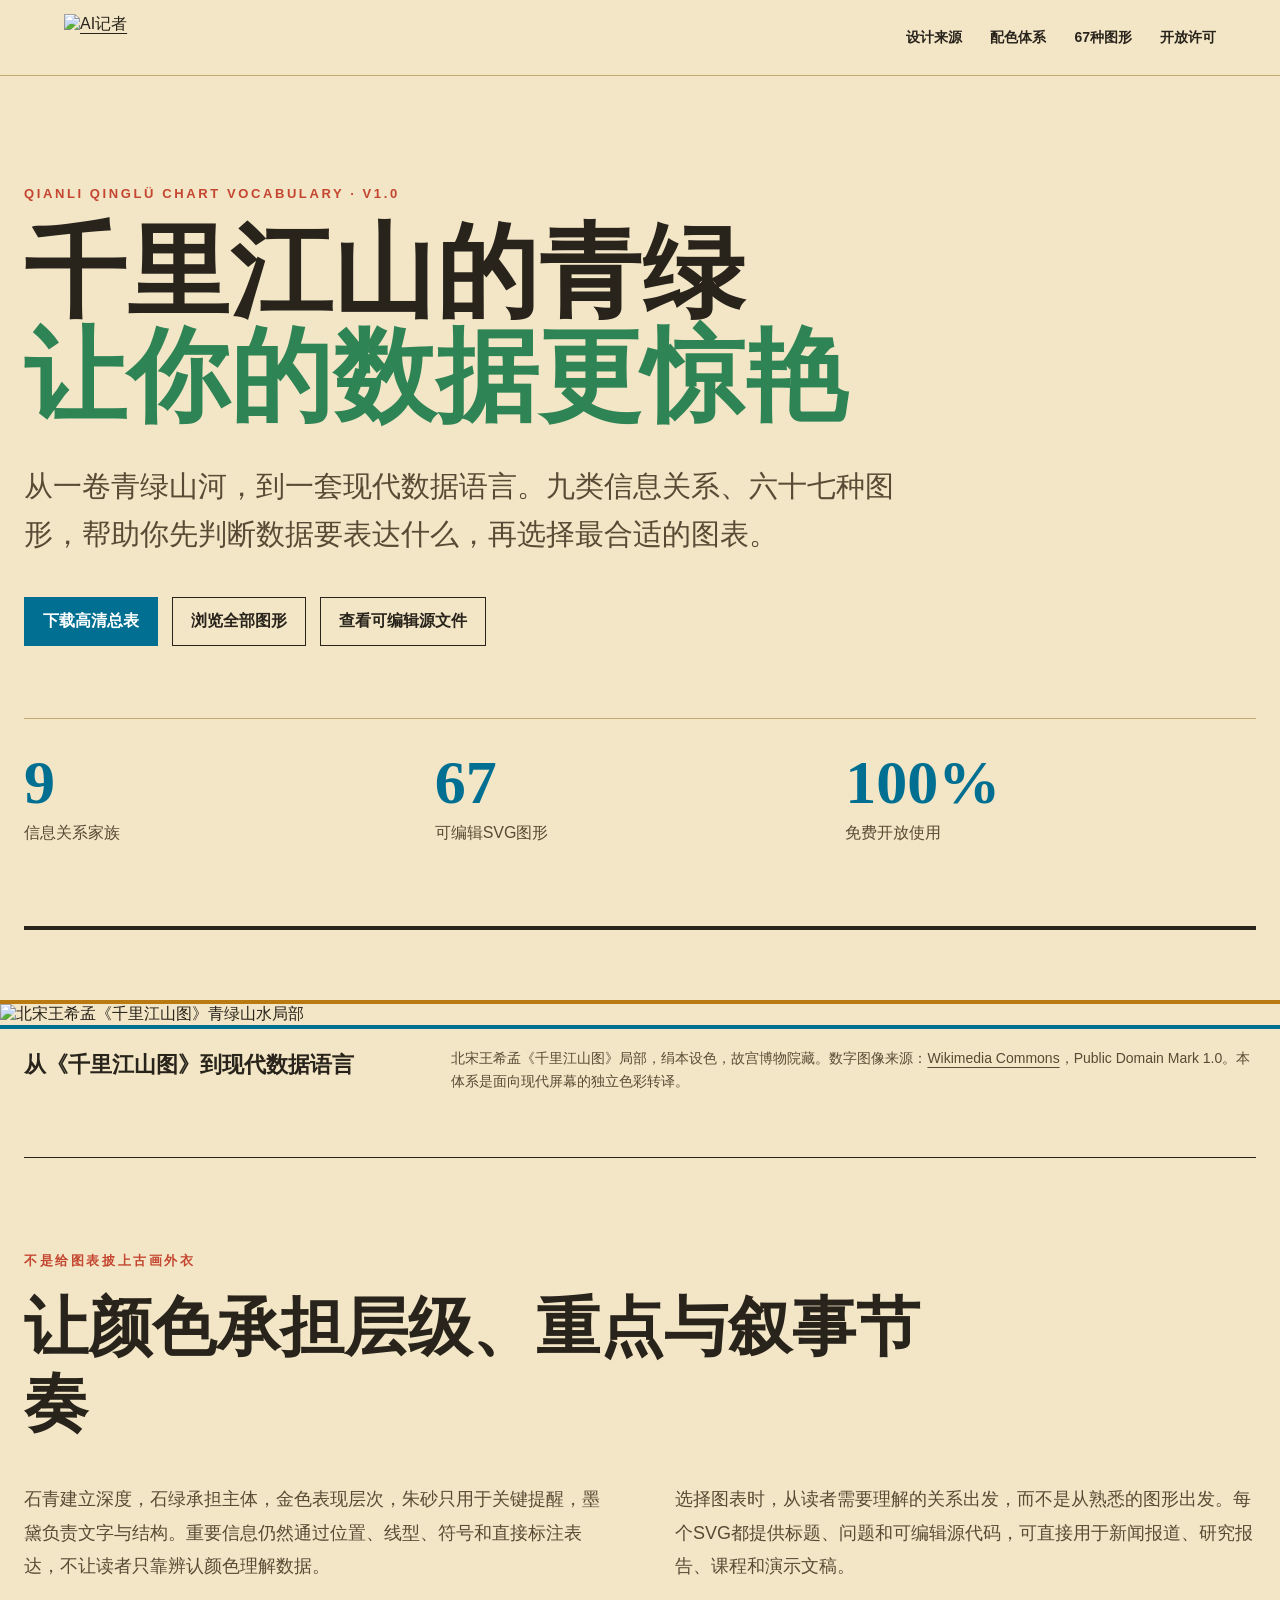
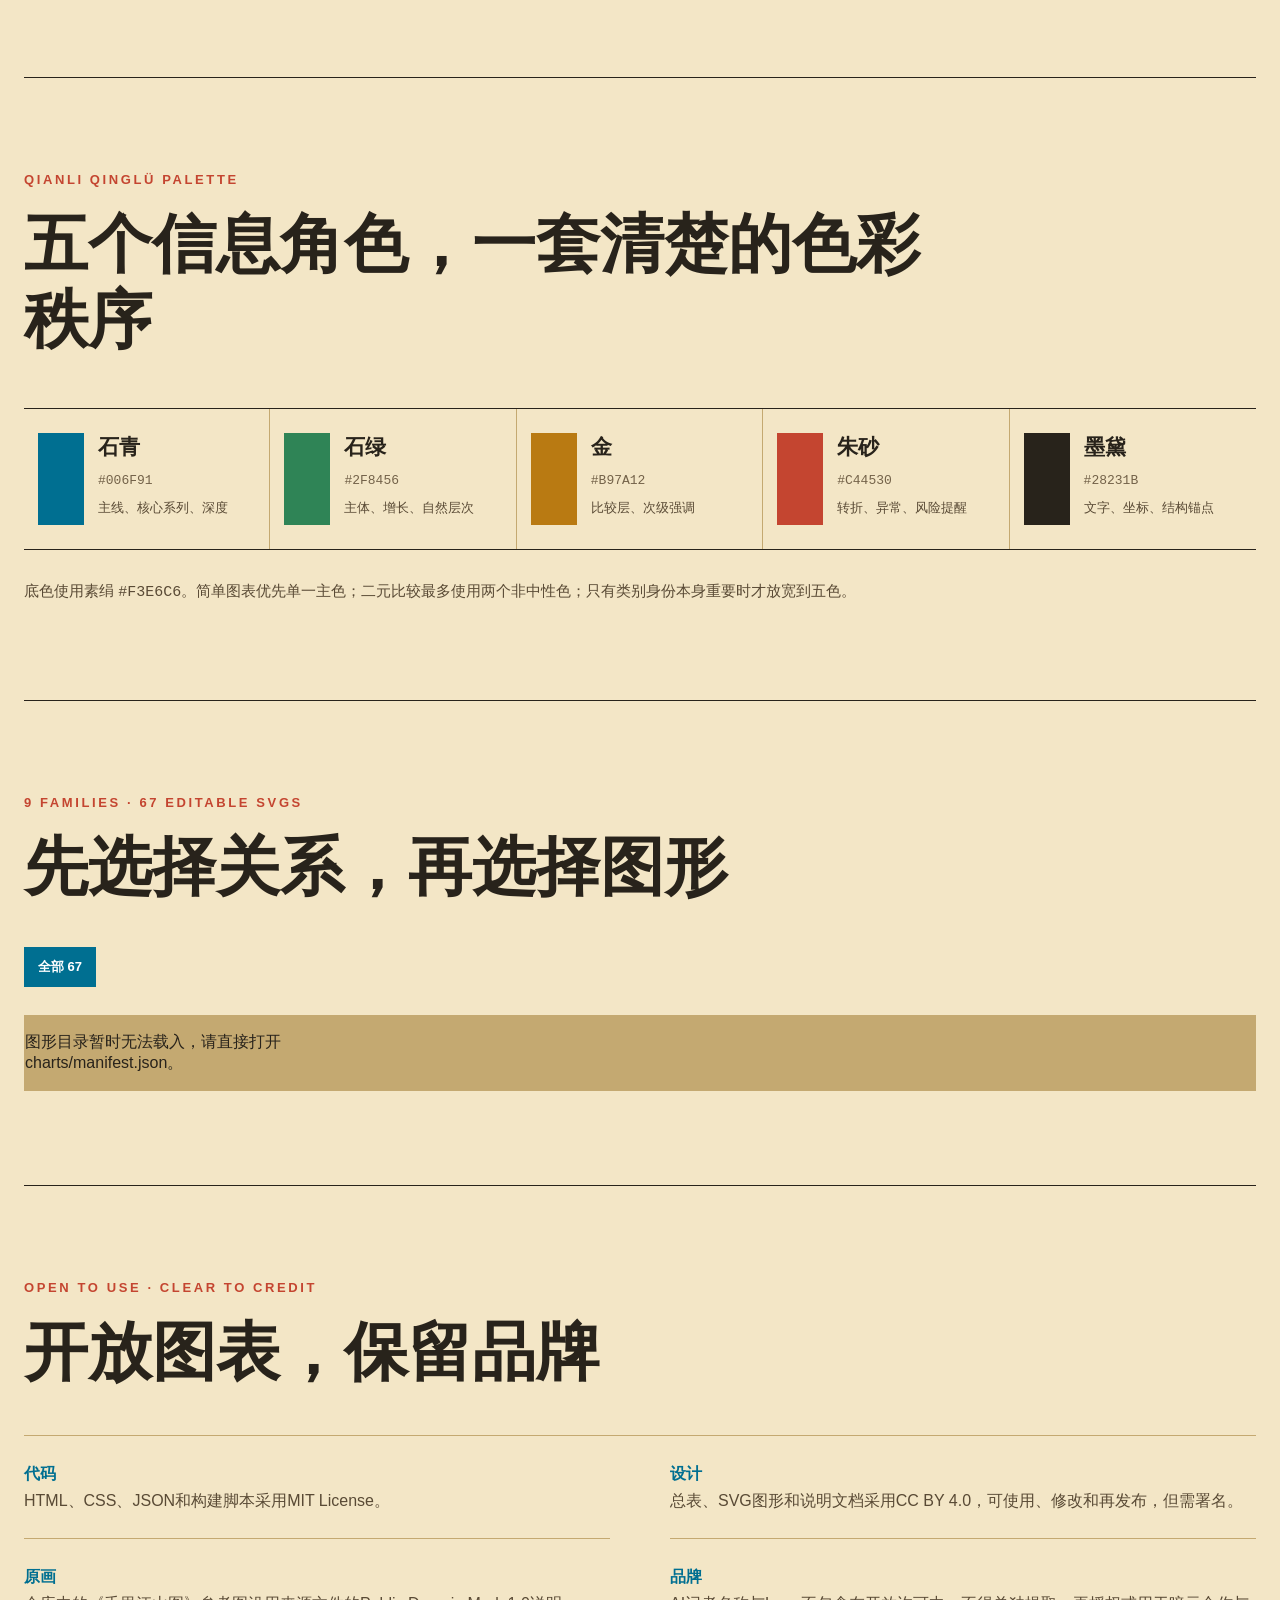
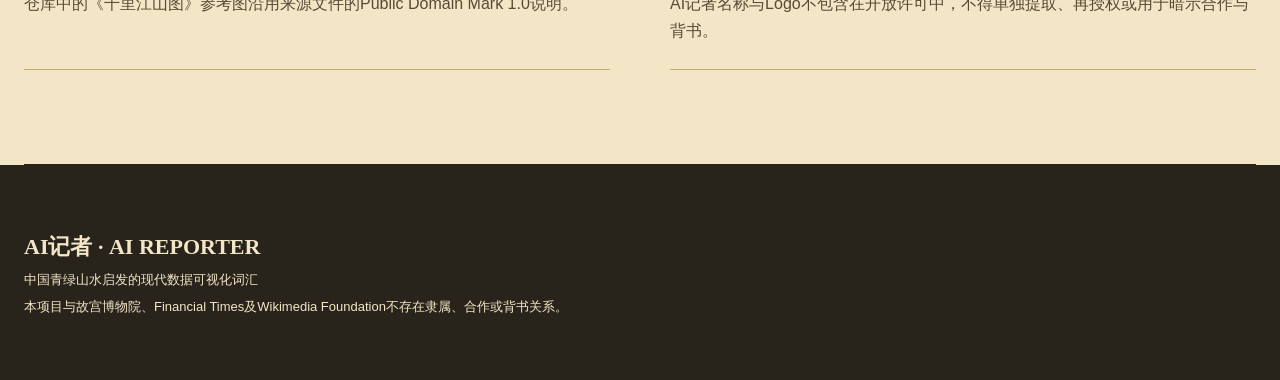
==== index.html @ 42b3f43e "Add documentation and landing page" ====
<!doctype html>
<html lang="zh-CN">
<head>
  <meta charset="utf-8">
  <meta name="viewport" content="width=device-width,initial-scale=1">
  <meta name="description" content="千里青绿数据可视化词汇：九类信息关系、67种可编辑图形与一套源自中国青绿山水的现代屏幕色彩体系。">
  <meta property="og:title" content="千里江山的青绿，让你的数据更惊艳">
  <meta property="og:description" content="九类信息关系、67种可编辑图形，免费使用、修改与再发布。">
  <meta property="og:image" content="assets/qianli-qinglu-preview.jpg">
  <title>千里青绿数据可视化词汇｜AI记者</title>
  <link rel="stylesheet" href="styles.css">
</head>
<body>
  <header class="site-head">
    <a class="brand" href="#top" aria-label="返回顶部"><img src="assets/ai-reporter-logo.png" alt="AI记者"></a>
    <nav aria-label="页面导航"><a href="#idea">设计来源</a><a href="#palette">配色体系</a><a href="#charts">67种图形</a><a href="#license">开放许可</a></nav>
  </header>

  <main id="top">
    <section class="hero">
      <p class="eyebrow">QIANLI QINGLÜ CHART VOCABULARY · V1.0</p>
      <h1>千里江山的青绿<br><em>让你的数据更惊艳</em></h1>
      <p class="lede">从一卷青绿山河，到一套现代数据语言。九类信息关系、六十七种图形，帮助你先判断数据要表达什么，再选择最合适的图表。</p>
      <div class="actions"><a class="primary" href="assets/qianli-qinglu-poster.png" download>下载高清总表</a><a href="#charts">浏览全部图形</a><a href="src/qianli-qinglu-chart-vocabulary.html">查看可编辑源文件</a></div>
      <dl class="stats"><div><dt>9</dt><dd>信息关系家族</dd></div><div><dt>67</dt><dd>可编辑SVG图形</dd></div><div><dt>100%</dt><dd>免费开放使用</dd></div></dl>
    </section>

    <figure class="painting" id="idea">
      <img src="assets/qianli-jiangshan-reference.jpg" alt="北宋王希孟《千里江山图》青绿山水局部">
      <figcaption><strong>从《千里江山图》到现代数据语言</strong><span>北宋王希孟《千里江山图》局部，绢本设色，故宫博物院藏。数字图像来源：<a href="https://commons.wikimedia.org/wiki/File:Wang_Ximeng._A_Thousand_Li_of_Rivers_and_Mountains._(Complete,_51,3x1191,5_cm)._1113._Palace_museum,_Beijing.jpg">Wikimedia Commons</a>，Public Domain Mark 1.0。本体系是面向现代屏幕的独立色彩转译。</span></figcaption>
    </figure>

    <section class="intro">
      <p class="section-kicker">不是给图表披上古画外衣</p>
      <h2>让颜色承担层级、重点与叙事节奏</h2>
      <div class="intro-grid"><p>石青建立深度，石绿承担主体，金色表现层次，朱砂只用于关键提醒，墨黛负责文字与结构。重要信息仍然通过位置、线型、符号和直接标注表达，不让读者只靠辨认颜色理解数据。</p><p>选择图表时，从读者需要理解的关系出发，而不是从熟悉的图形出发。每个SVG都提供标题、问题和可编辑源代码，可直接用于新闻报道、研究报告、课程和演示文稿。</p></div>
    </section>

    <section class="palette-section" id="palette">
      <p class="section-kicker">QIANLI QINGLÜ PALETTE</p>
      <h2>五个信息角色，一套清楚的色彩秩序</h2>
      <div class="palette" aria-label="千里青绿核心配色">
        <div style="--swatch:#006f91"><i></i><strong>石青</strong><code>#006F91</code><span>主线、核心系列、深度</span></div>
        <div style="--swatch:#2f8456"><i></i><strong>石绿</strong><code>#2F8456</code><span>主体、增长、自然层次</span></div>
        <div style="--swatch:#b97a12"><i></i><strong>金</strong><code>#B97A12</code><span>比较层、次级强调</span></div>
        <div style="--swatch:#c44530"><i></i><strong>朱砂</strong><code>#C44530</code><span>转折、异常、风险提醒</span></div>
        <div style="--swatch:#28231b"><i></i><strong>墨黛</strong><code>#28231B</code><span>文字、坐标、结构锚点</span></div>
      </div>
      <p class="palette-note">底色使用素绢 <code>#F3E6C6</code>。简单图表优先单一主色；二元比较最多使用两个非中性色；只有类别身份本身重要时才放宽到五色。</p>
    </section>

    <section class="charts-section" id="charts">
      <p class="section-kicker">9 FAMILIES · 67 EDITABLE SVGS</p>
      <h2>先选择关系，再选择图形</h2>
      <div class="filters" id="filters" aria-label="按关系家族筛选"><button class="active" data-family="all">全部 67</button></div>
      <div class="chart-grid" id="chart-grid" aria-live="polite"></div>
      <noscript>浏览器需要启用JavaScript才能加载67种图形目录。你仍可直接打开 <a href="charts/manifest.json">图形清单</a>。</noscript>
    </section>

    <section class="license-section" id="license">
      <p class="section-kicker">OPEN TO USE · CLEAR TO CREDIT</p>
      <h2>开放图表，保留品牌</h2>
      <div class="license-grid"><p><strong>代码</strong>HTML、CSS、JSON和构建脚本采用MIT License。</p><p><strong>设计</strong>总表、SVG图形和说明文档采用CC BY 4.0，可使用、修改和再发布，但需署名。</p><p><strong>原画</strong>仓库中的《千里江山图》参考图沿用来源文件的Public Domain Mark 1.0说明。</p><p><strong>品牌</strong>AI记者名称与Logo不包含在开放许可中，不得单独提取、再授权或用于暗示合作与背书。</p></div>
    </section>
  </main>

  <footer><p>AI记者 · AI REPORTER</p><p>中国青绿山水启发的现代数据可视化词汇</p><p>本项目与故宫博物院、Financial Times及Wikimedia Foundation不存在隶属、合作或背书关系。</p></footer>

  <script>
  const grid=document.querySelector('#chart-grid');
  const filters=document.querySelector('#filters');
  let families=[];
  function render(selected='all'){
    grid.innerHTML='';
    families.filter(f=>selected==='all'||f.directory===selected).forEach(f=>f.charts.forEach(c=>{
      const article=document.createElement('article');
      article.className='chart-card';
      article.innerHTML=`<div class="chart-image"><img src="${c.file}" alt="${c.name}示例"></div><div class="chart-copy"><span>${String(f.id).padStart(2,'0')} · ${f.name}</span><h3>${c.name}</h3><p>${c.question}</p><a href="${c.file}" download>下载 SVG</a></div>`;
      grid.appendChild(article);
    }));
  }
  fetch('charts/manifest.json').then(r=>r.json()).then(data=>{
    families=data.families;
    families.forEach(f=>{const b=document.createElement('button');b.dataset.family=f.directory;b.textContent=`${f.name} ${f.charts.length}`;filters.appendChild(b)});
    filters.addEventListener('click',e=>{if(e.target.tagName!=='BUTTON')return;filters.querySelectorAll('button').forEach(b=>b.classList.remove('active'));e.target.classList.add('active');render(e.target.dataset.family)});
    render();
  }).catch(()=>{grid.innerHTML='<p>图形目录暂时无法载入，请直接打开 charts/manifest.json。</p>'});
  </script>
</body>
</html>
---- styles.css ----
:root{--paper:#f3e6c6;--paper-deep:#e2cfa1;--ink:#28231b;--ink2:#594a35;--muted:#736249;--rule:#c4a971;--blue:#006f91;--blue-light:#55b9c1;--green:#2f8456;--gold:#b97a12;--red:#c44530;--serif:"Songti SC","STSong","Noto Serif CJK SC","Source Han Serif SC",serif;--sans:"PingFang SC","Noto Sans CJK SC","Microsoft YaHei",sans-serif}
*{box-sizing:border-box}html{scroll-behavior:smooth}body{margin:0;background:var(--paper);color:var(--ink);font-family:var(--sans);-webkit-font-smoothing:antialiased}a{color:inherit;text-underline-offset:4px}img{max-width:100%}.site-head{position:sticky;top:0;z-index:10;display:flex;align-items:center;justify-content:space-between;gap:32px;padding:14px clamp(24px,5vw,88px);background:rgba(243,230,198,.94);border-bottom:1px solid var(--rule);backdrop-filter:blur(14px)}.brand img{display:block;width:128px;height:47px;object-fit:cover}.site-head nav{display:flex;flex-wrap:wrap;gap:28px}.site-head nav a{text-decoration:none;font-size:14px;font-weight:700}.hero,.intro,.palette-section,.charts-section,.license-section{width:min(1320px,calc(100% - 48px));margin:0 auto}.hero{padding:110px 0 82px;border-bottom:4px solid var(--ink)}.eyebrow,.section-kicker{margin:0 0 20px;color:var(--red);font-size:13px;font-weight:800;letter-spacing:.2em}.hero h1{margin:0;font-family:var(--serif);font-size:clamp(54px,8vw,118px);line-height:1.02;letter-spacing:.01em}.hero h1 em{font-style:normal;color:var(--green)}.lede{max-width:900px;margin:32px 0 0;font-family:var(--serif);font-size:clamp(21px,2.3vw,32px);line-height:1.65;color:var(--ink2)}.actions{display:flex;flex-wrap:wrap;gap:14px;margin-top:38px}.actions a{padding:13px 18px;border:1px solid var(--ink);text-decoration:none;font-weight:700}.actions .primary{background:var(--blue);border-color:var(--blue);color:#fff}.stats{display:grid;grid-template-columns:repeat(3,1fr);margin:72px 0 0;border-top:1px solid var(--rule)}.stats div{padding:28px 24px 0 0}.stats dt{font-family:var(--serif);font-size:62px;font-weight:700;color:var(--blue)}.stats dd{margin:5px 0 0;color:var(--ink2)}.painting{width:min(1440px,100%);margin:0 auto;padding:70px 0 0}.painting img{display:block;width:100%;height:auto;border-top:4px solid var(--gold);border-bottom:4px solid var(--blue)}.painting figcaption{display:grid;grid-template-columns:.65fr 1.35fr;gap:40px;width:min(1320px,calc(100% - 48px));margin:0 auto;padding:18px 0 64px;border-bottom:1px solid var(--ink);font-size:14px;line-height:1.65;color:var(--ink2)}.painting figcaption strong{font-family:var(--serif);font-size:22px;color:var(--ink)}.intro,.palette-section,.charts-section,.license-section{padding:94px 0;border-bottom:1px solid var(--ink)}h2{max-width:920px;margin:0;font-family:var(--serif);font-size:clamp(38px,5vw,68px);line-height:1.18}.intro-grid{display:grid;grid-template-columns:1fr 1fr;gap:70px;margin-top:42px}.intro-grid p{margin:0;font-size:18px;line-height:1.85;color:var(--ink2)}.palette{display:grid;grid-template-columns:repeat(5,1fr);margin-top:50px;border-top:1px solid var(--ink);border-bottom:1px solid var(--ink)}.palette>div{display:grid;grid-template-columns:46px 1fr;gap:4px 14px;padding:24px 14px;border-right:1px solid var(--rule)}.palette>div:last-child{border-right:0}.palette i{grid-row:1/4;display:block;width:46px;height:92px;background:var(--swatch)}.palette strong{font-family:var(--serif);font-size:21px}.palette code{font-size:13px;color:var(--muted)}.palette span{font-size:13px;line-height:1.45;color:var(--ink2)}.palette-note{max-width:900px;margin:28px 0 0;font-size:15px;line-height:1.7;color:var(--ink2)}.filters{display:flex;flex-wrap:wrap;gap:8px;margin:42px 0 28px}.filters button{appearance:none;padding:10px 13px;background:transparent;border:1px solid var(--rule);color:var(--ink);font:700 13px var(--sans);cursor:pointer}.filters button.active{background:var(--blue);border-color:var(--blue);color:#fff}.chart-grid{display:grid;grid-template-columns:repeat(3,minmax(0,1fr));gap:1px;background:var(--rule);border:1px solid var(--rule)}.chart-card{display:grid;grid-template-rows:230px auto;background:var(--paper)}.chart-image{display:flex;align-items:center;justify-content:center;padding:16px;background:#f8efd9}.chart-image img{display:block;width:100%;height:100%;object-fit:contain}.chart-copy{padding:20px 22px 24px;border-top:1px solid var(--rule)}.chart-copy>span{font-size:11px;font-weight:800;letter-spacing:.08em;color:var(--blue)}.chart-copy h3{margin:8px 0 5px;font-family:var(--serif);font-size:22px}.chart-copy p{min-height:44px;margin:0 0 16px;font-size:14px;line-height:1.55;color:var(--ink2)}.chart-copy a{font-size:13px;font-weight:800;color:var(--red)}.license-grid{display:grid;grid-template-columns:repeat(2,1fr);gap:0 60px;margin-top:44px;border-top:1px solid var(--rule)}.license-grid p{margin:0;padding:24px 0;border-bottom:1px solid var(--rule);font-size:16px;line-height:1.7;color:var(--ink2)}.license-grid strong{display:block;color:var(--blue)}footer{padding:58px max(24px,calc((100% - 1320px)/2));background:var(--ink);color:var(--paper)}footer p{margin:6px 0;font-size:13px;line-height:1.6}footer p:first-child{font-family:var(--serif);font-size:22px;font-weight:700}
@media(max-width:900px){.site-head nav{display:none}.hero{padding-top:72px}.stats,.intro-grid,.painting figcaption,.license-grid{grid-template-columns:1fr}.palette{grid-template-columns:1fr}.palette>div{border-right:0;border-bottom:1px solid var(--rule)}.palette>div:last-child{border-bottom:0}.chart-grid{grid-template-columns:1fr 1fr}.painting figcaption{gap:10px}.chart-card{grid-template-rows:200px auto}}
@media(max-width:580px){.chart-grid{grid-template-columns:1fr}.stats dt{font-size:45px}.hero,.intro,.palette-section,.charts-section,.license-section{width:min(100% - 32px,1320px)}.painting figcaption{width:calc(100% - 32px)}.chart-card{grid-template-rows:220px auto}}
@media(prefers-reduced-motion:reduce){html{scroll-behavior:auto}}
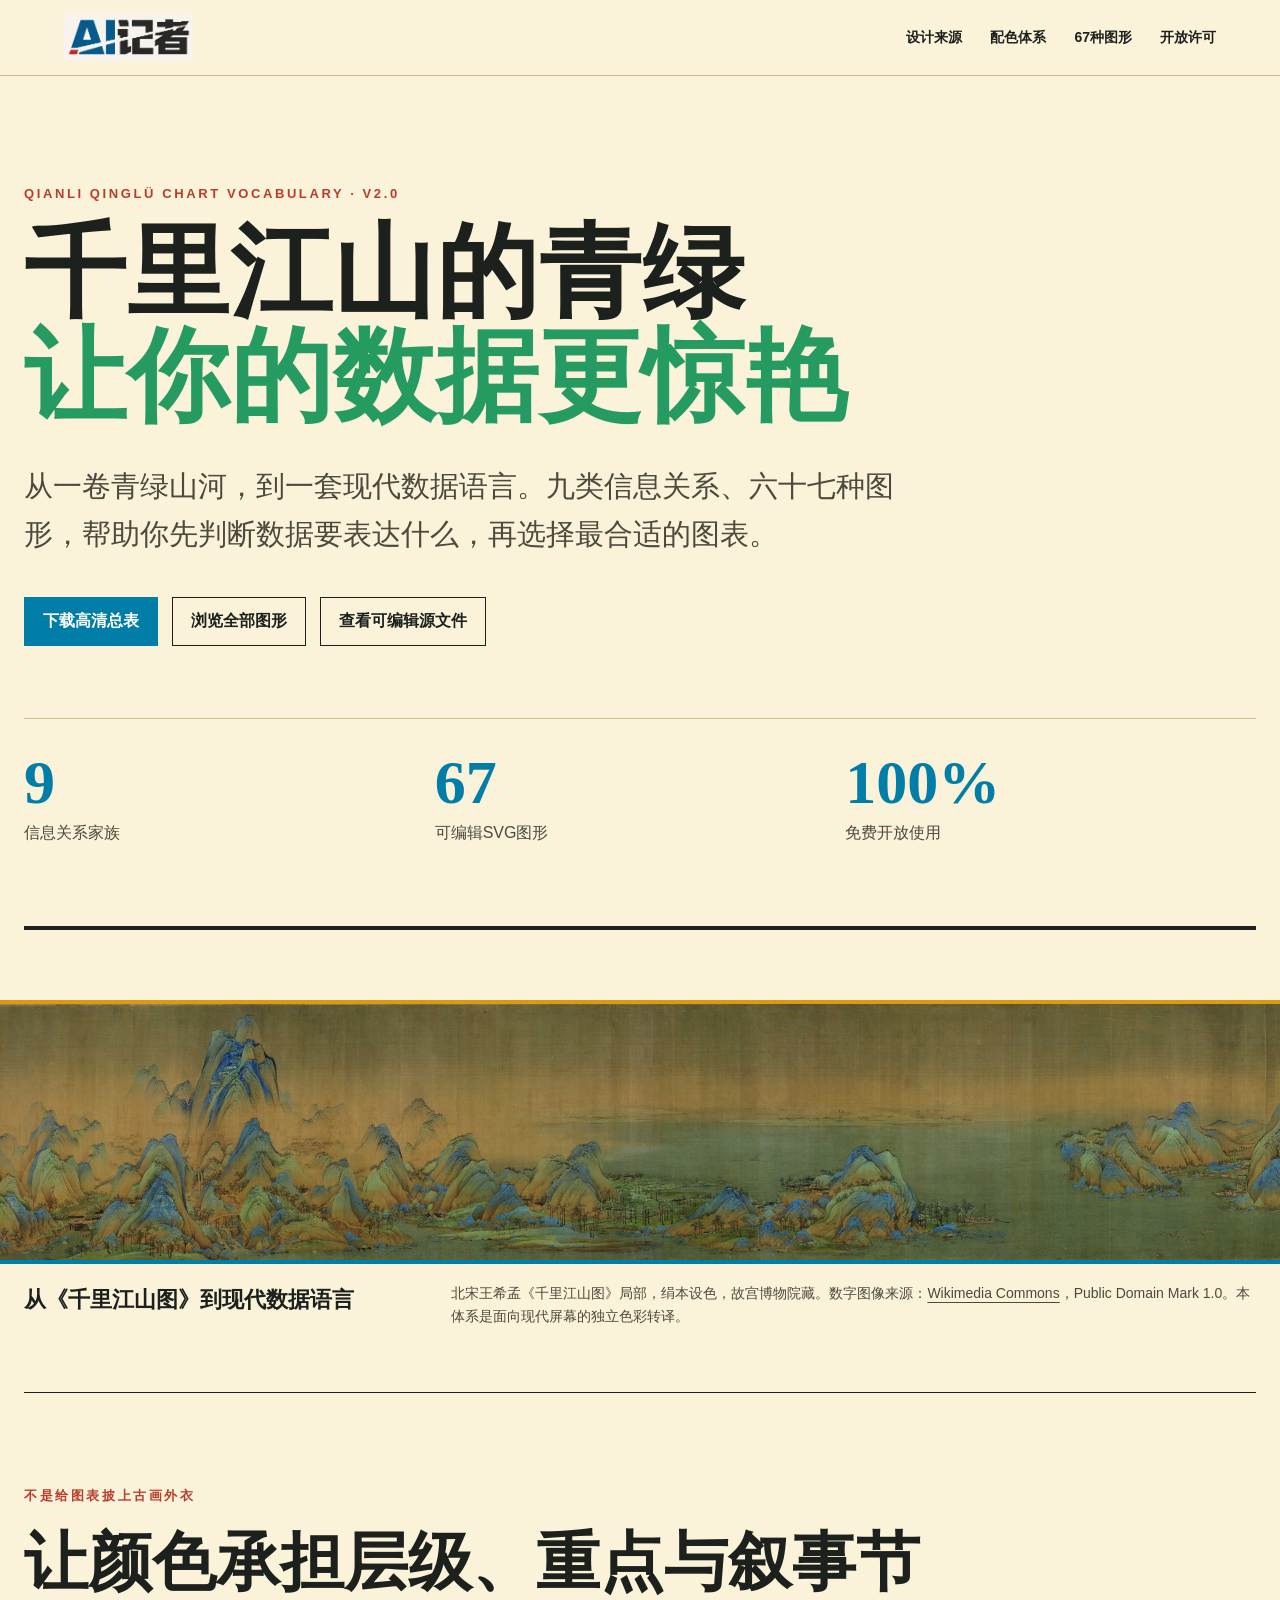
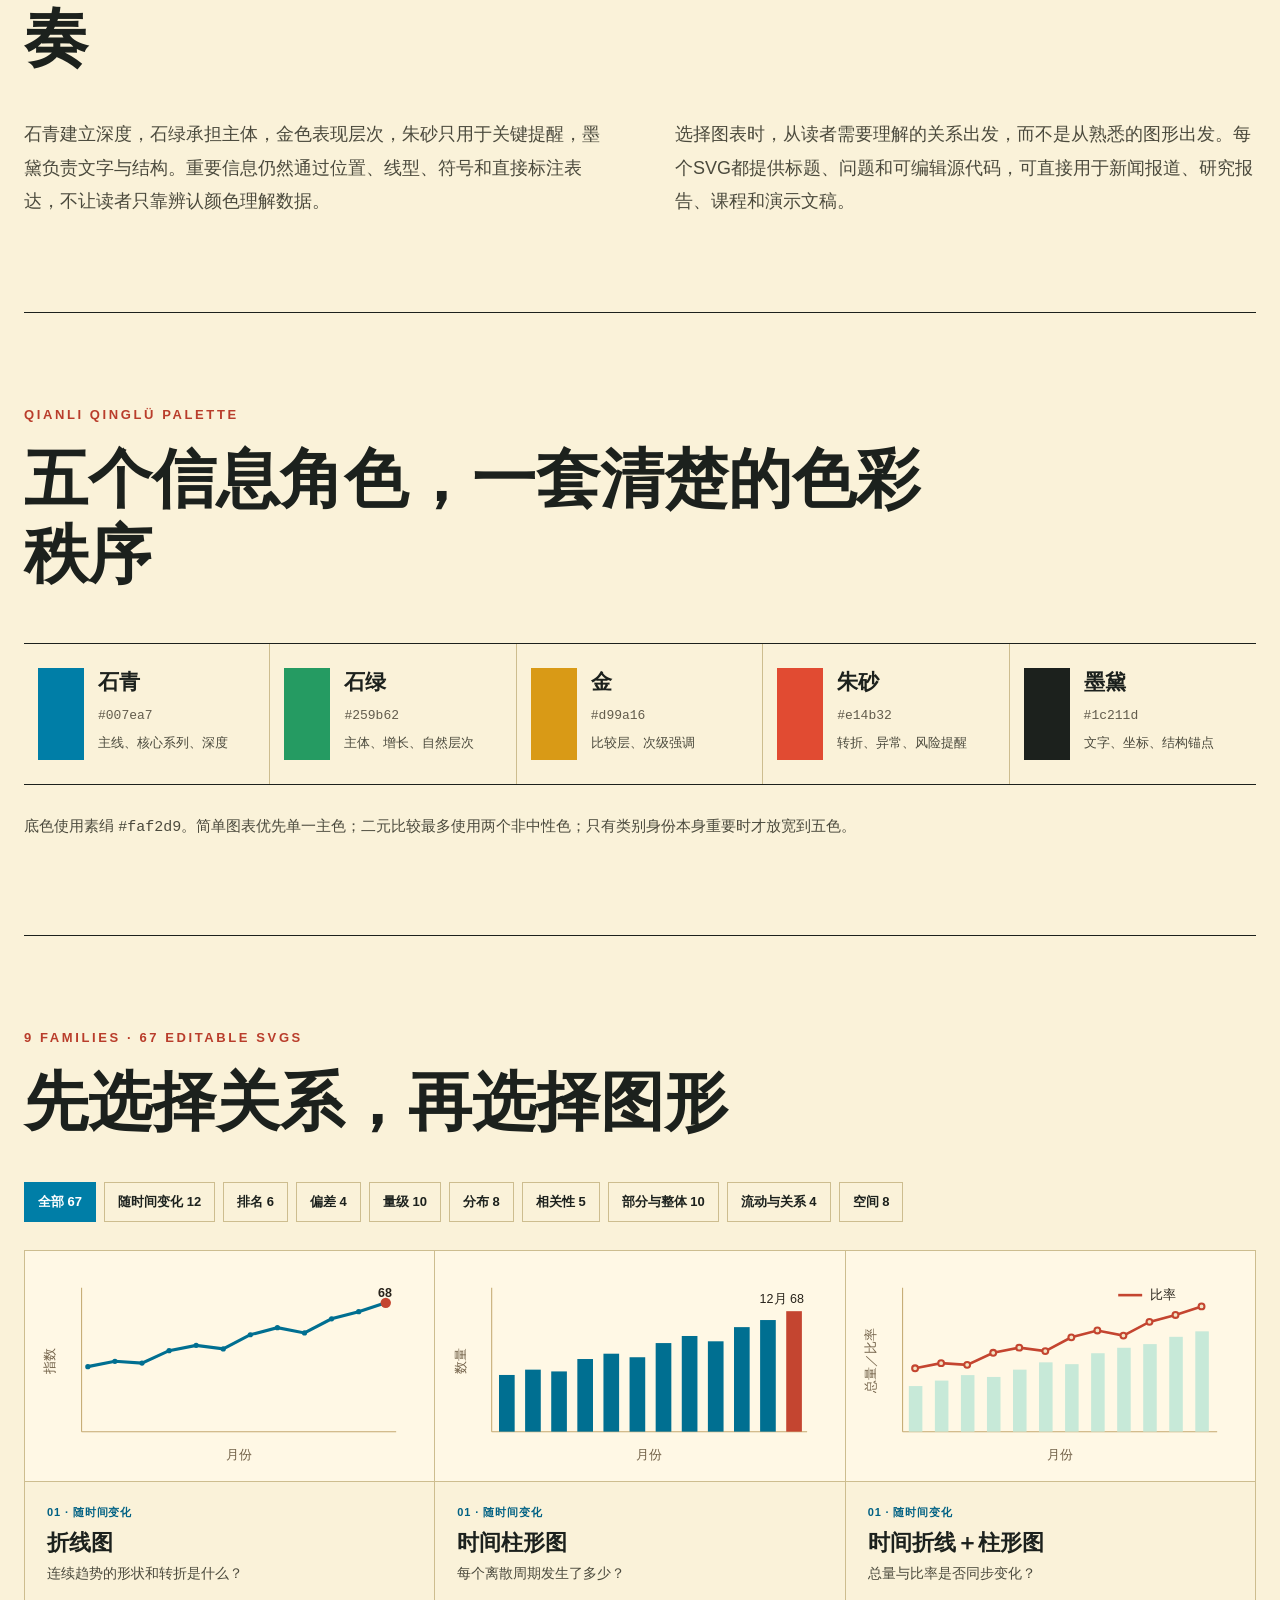
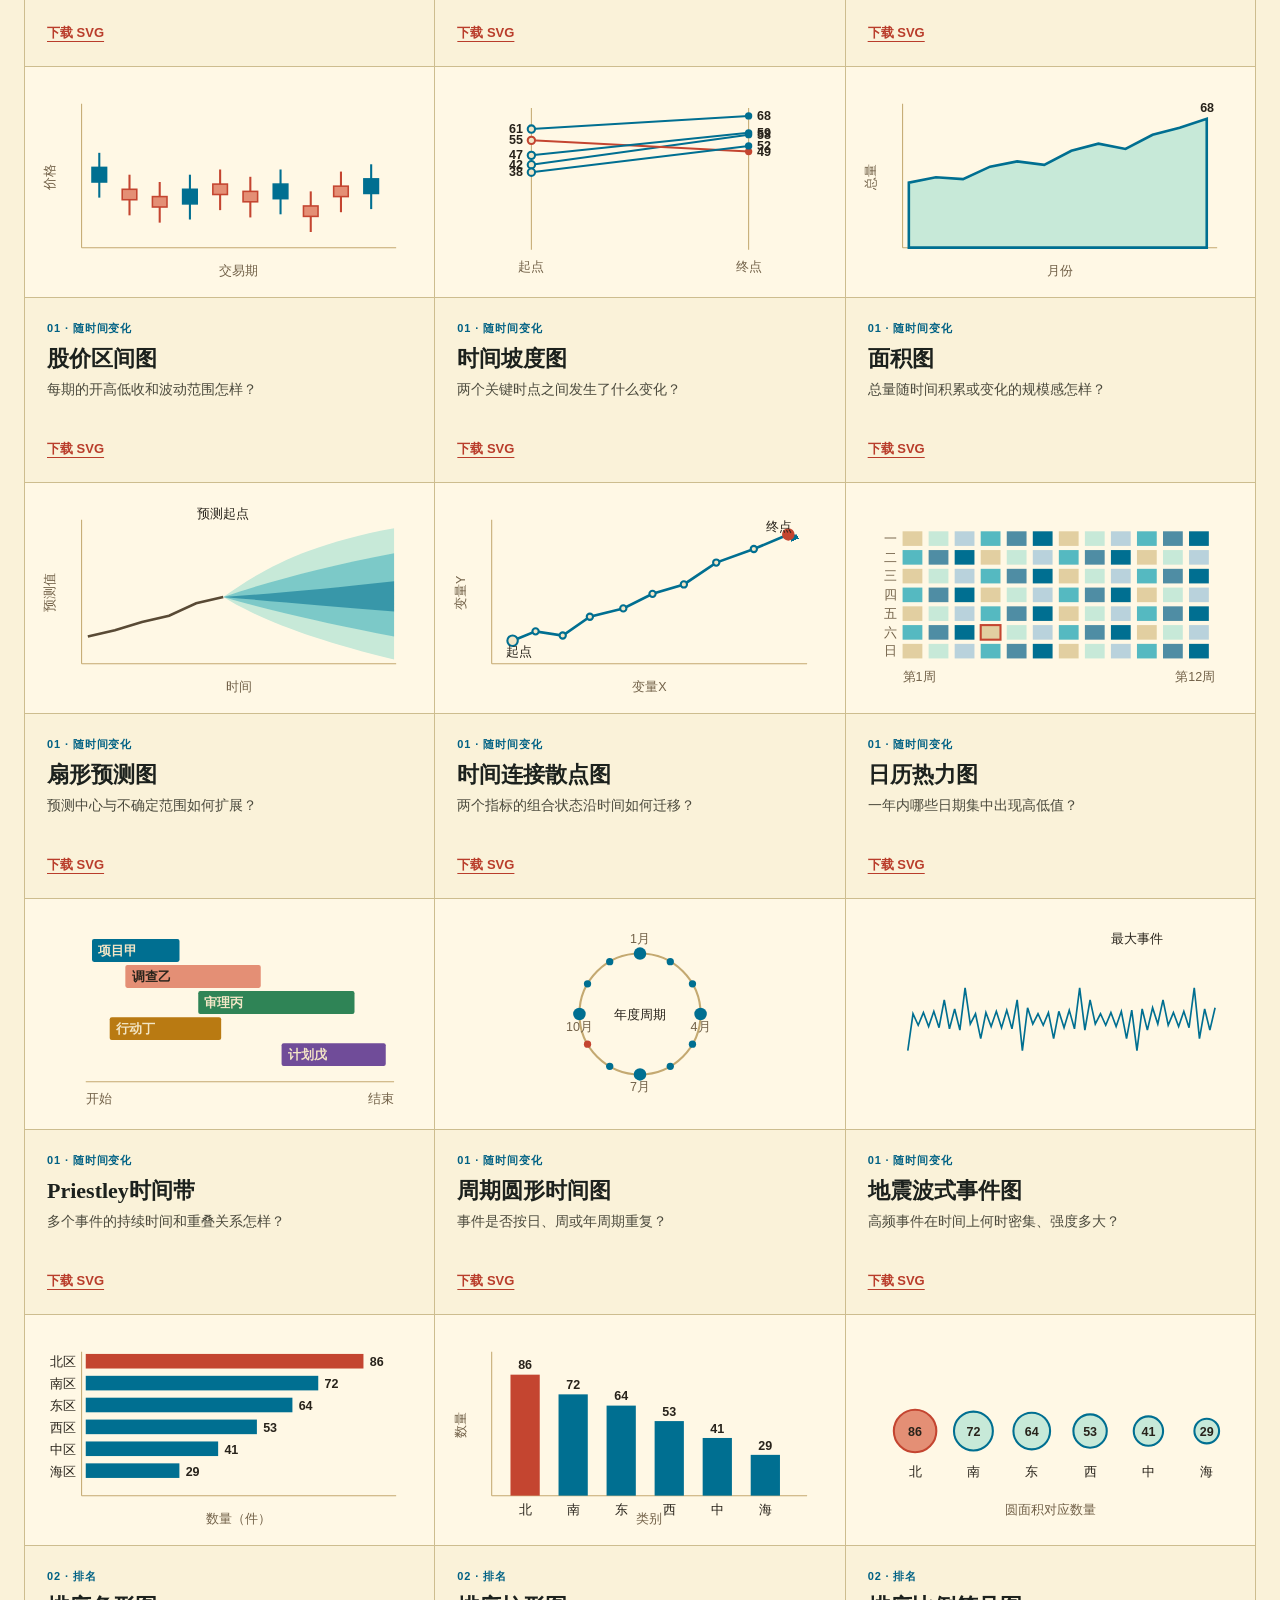
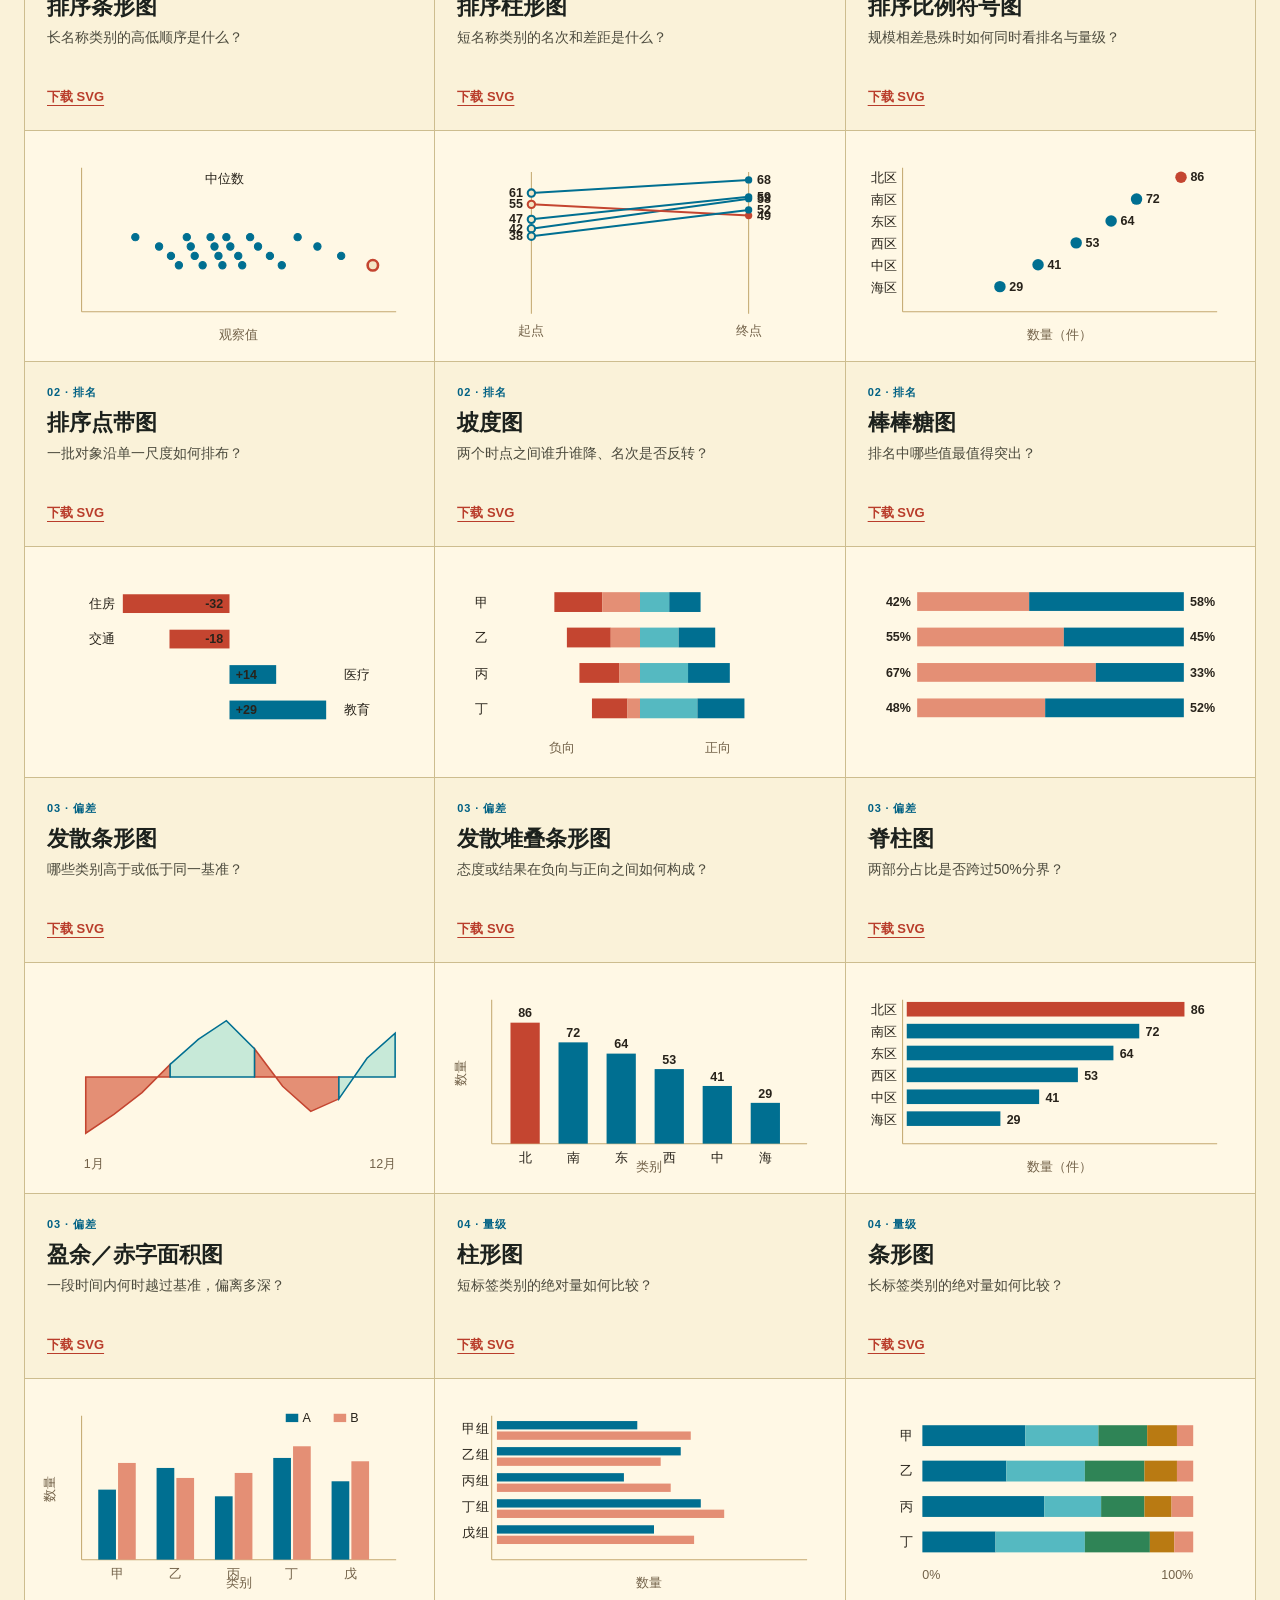
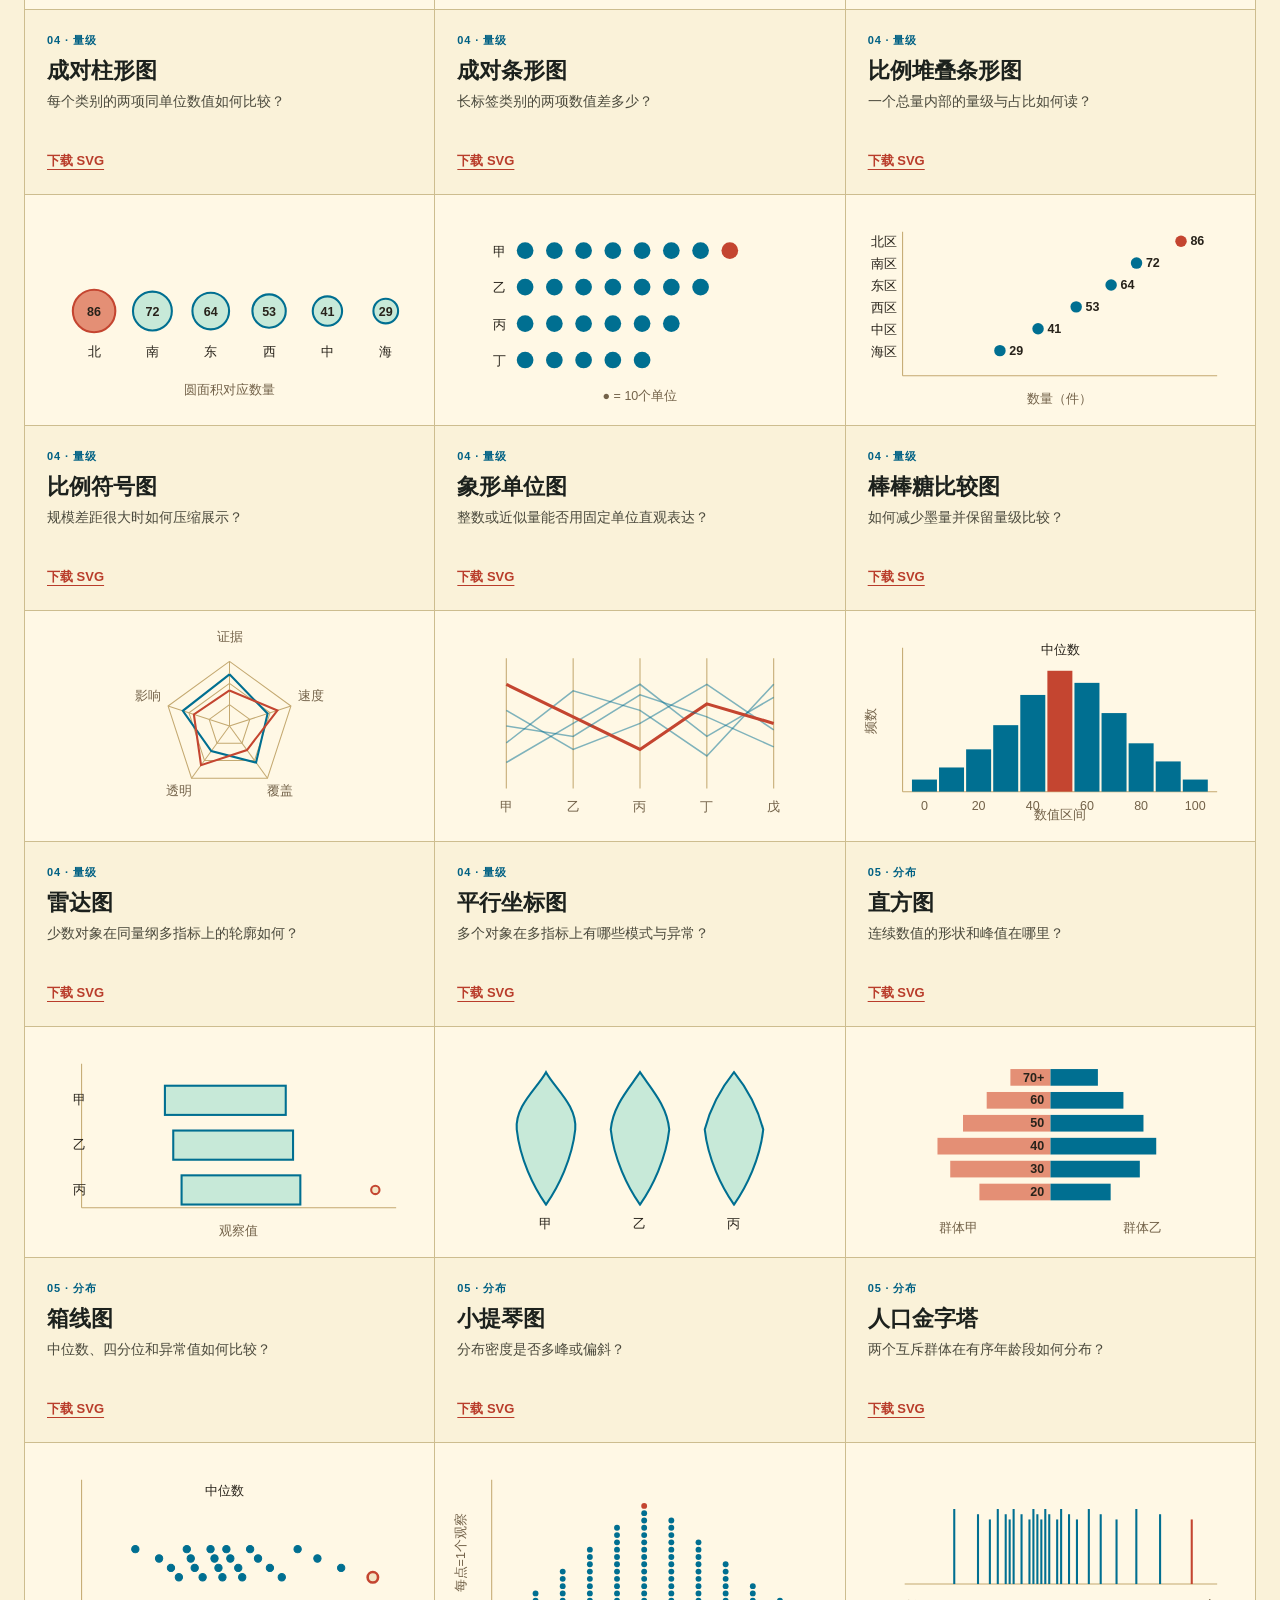
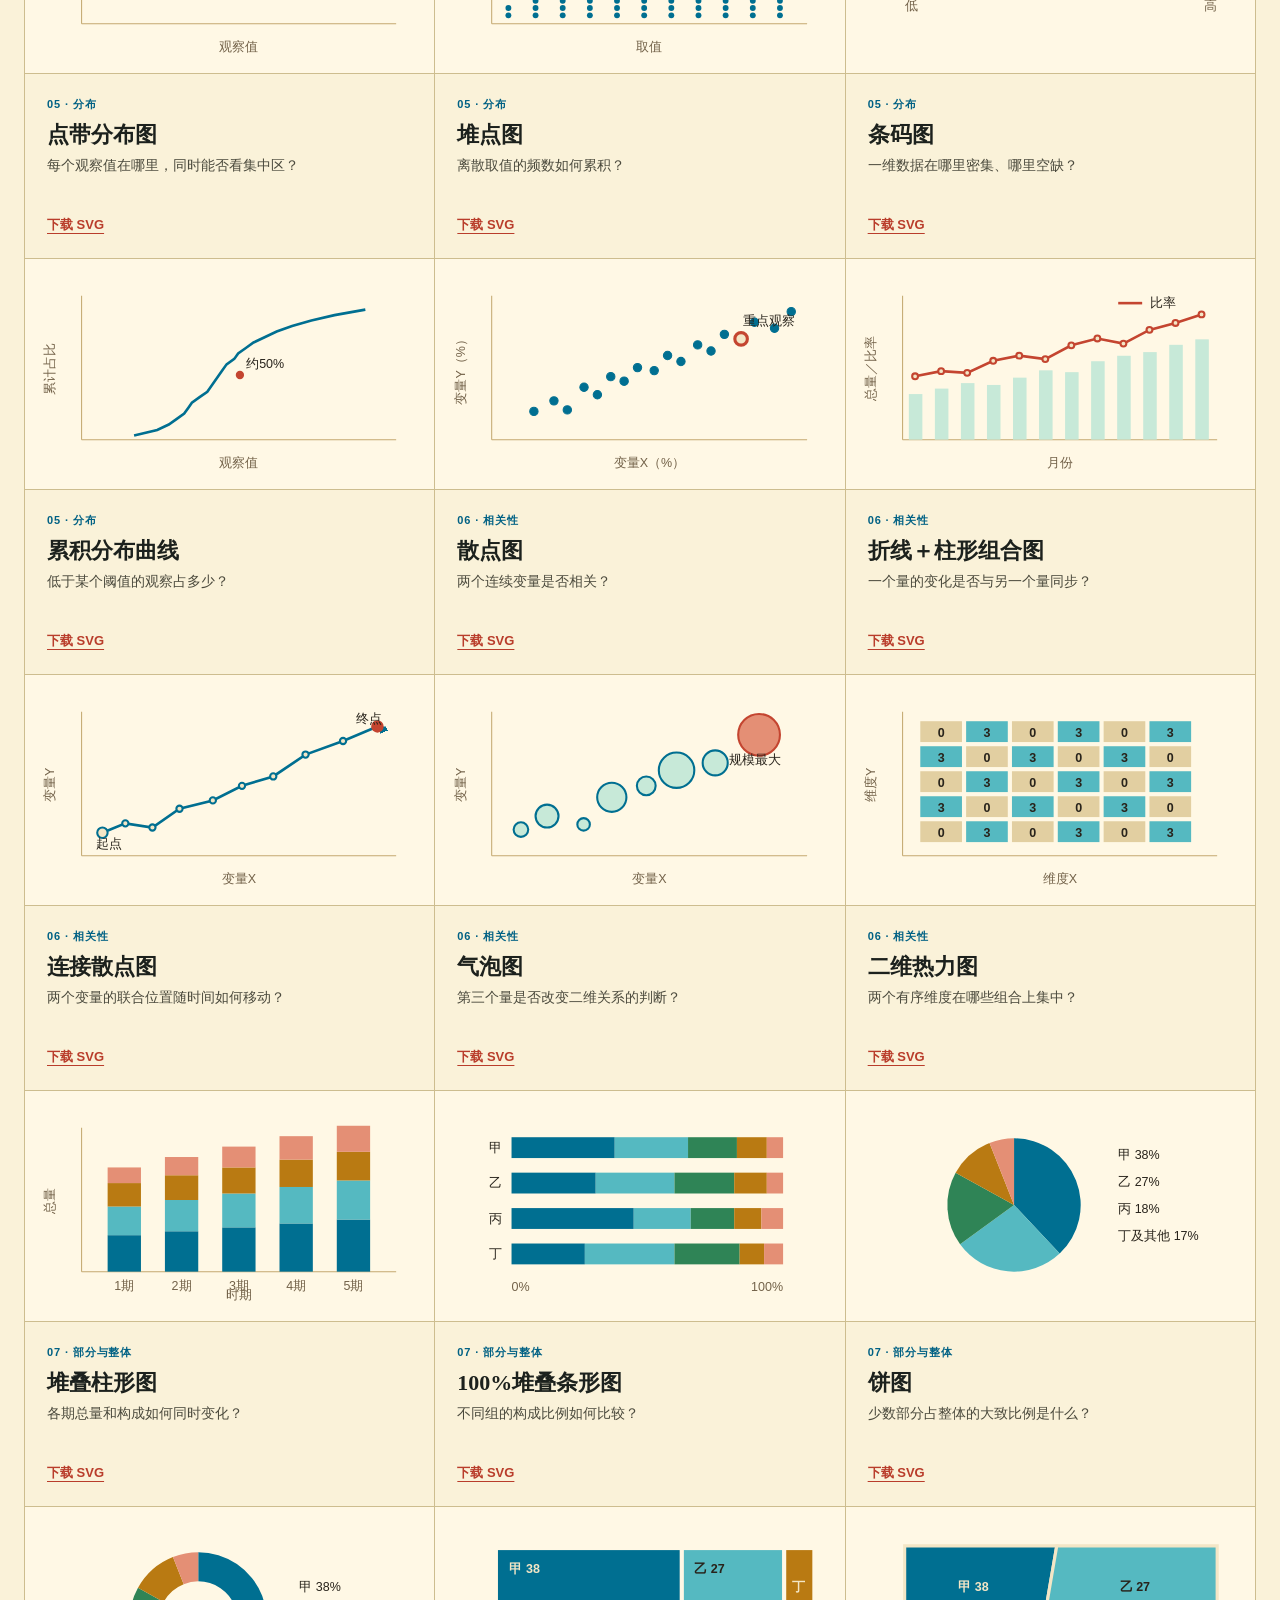
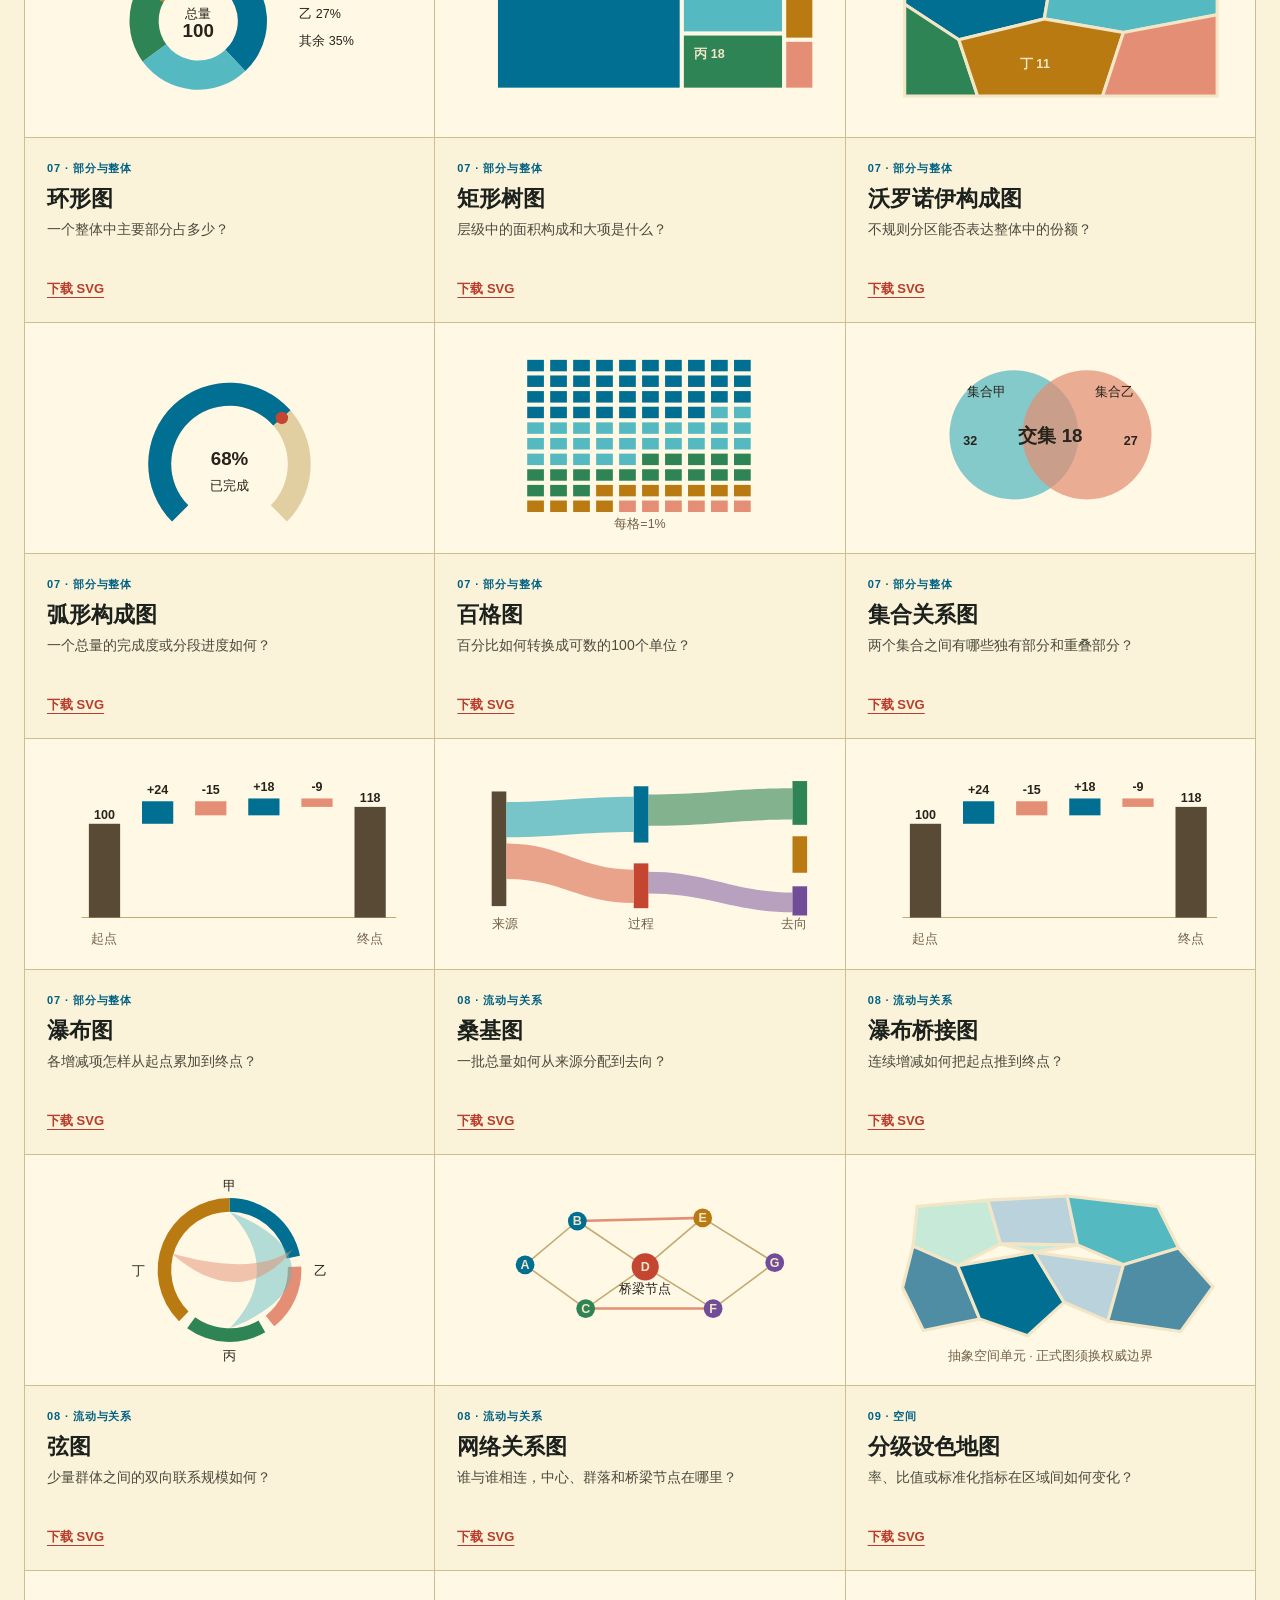
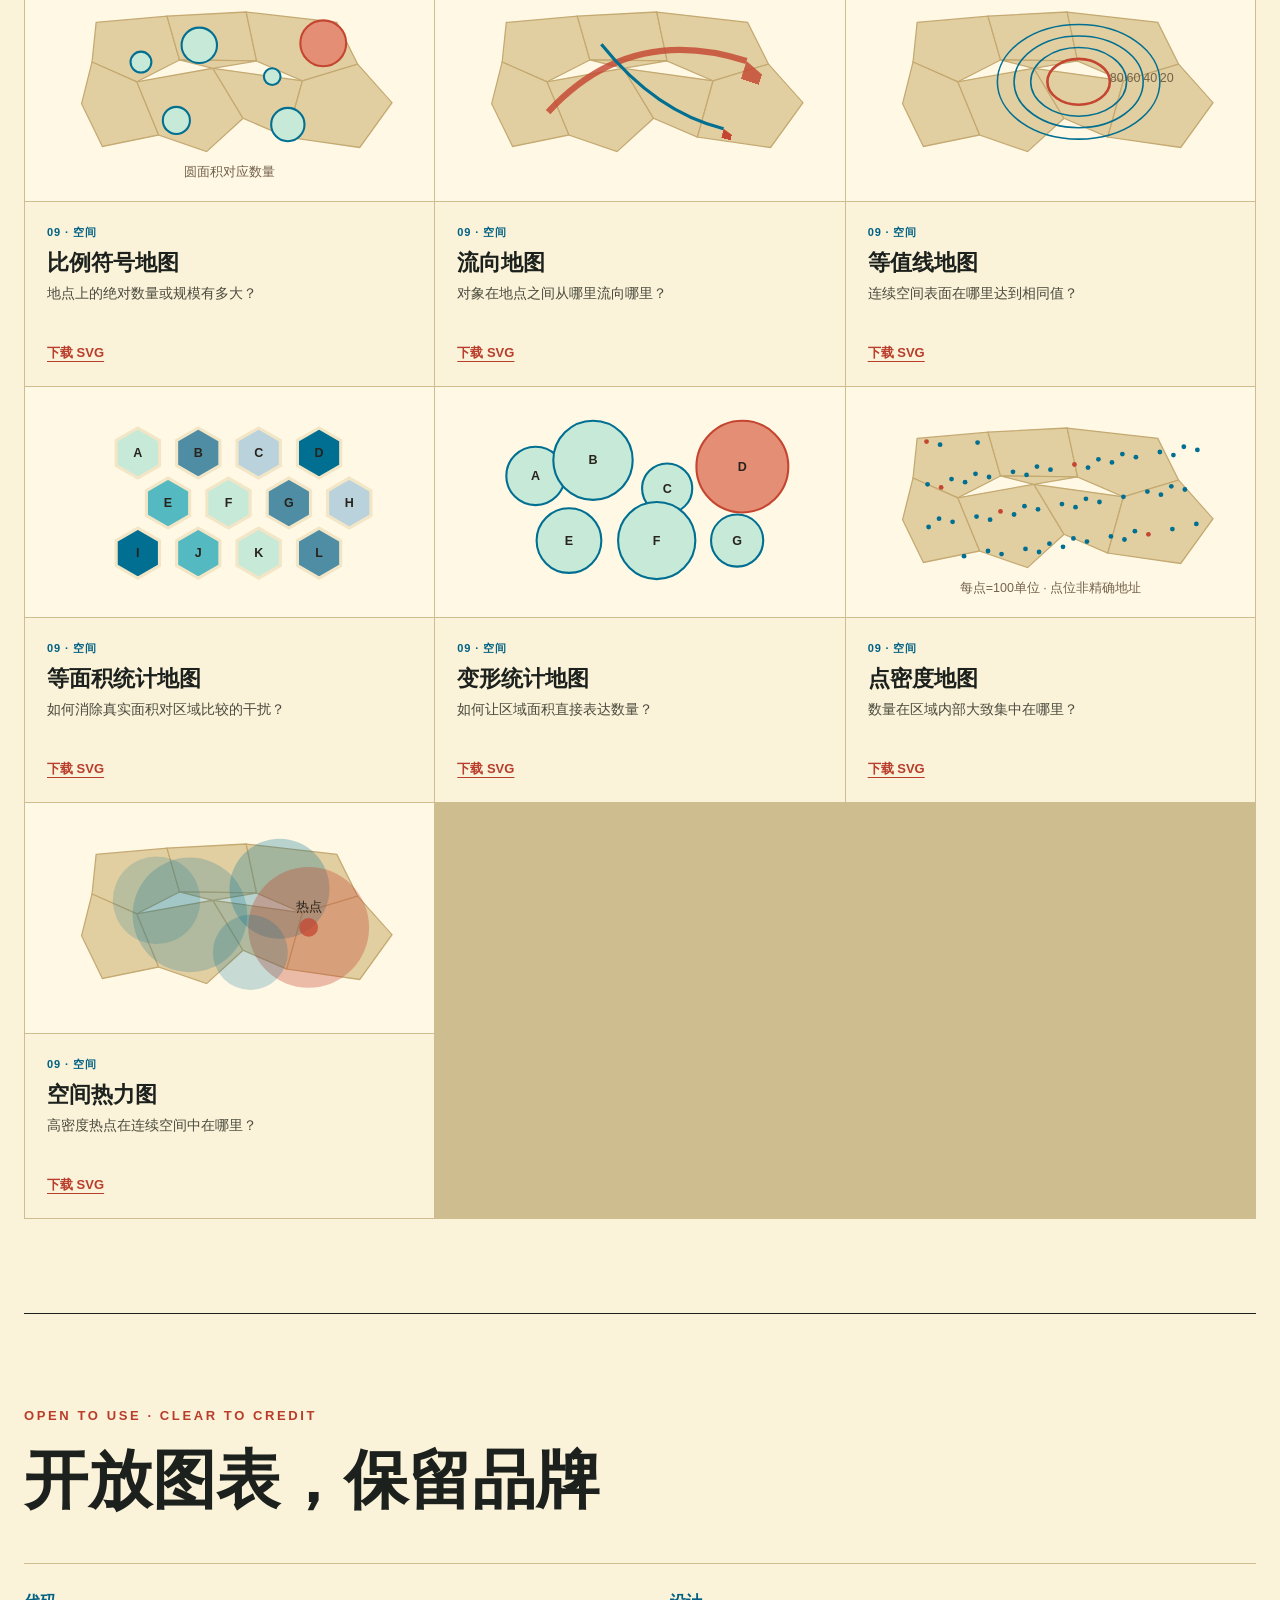
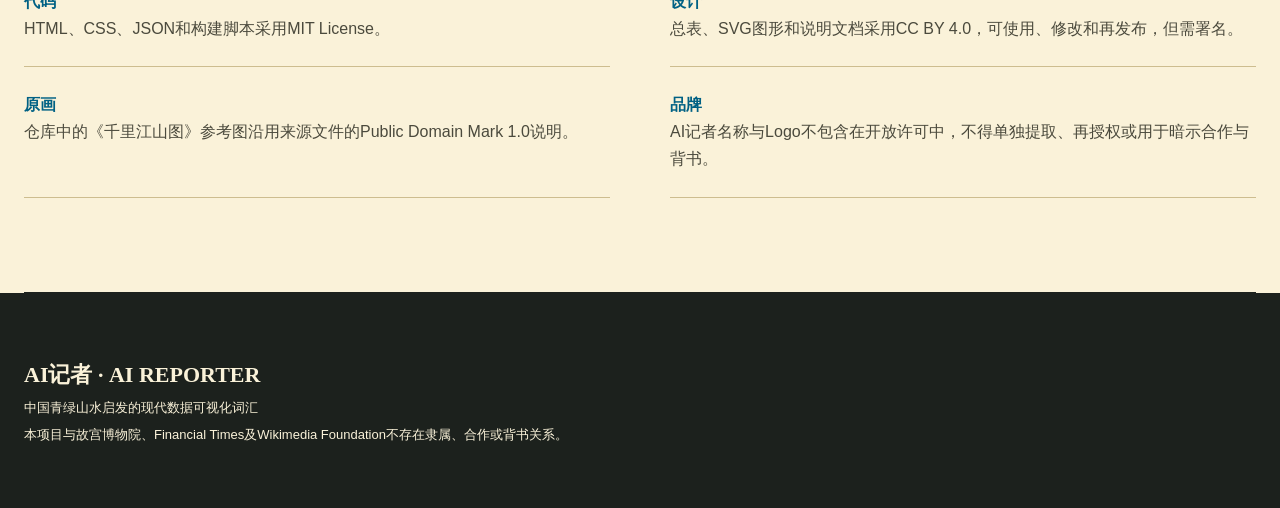
==== commit 10921f4d: "Release color-purified palette 2.0" ====
--- a/index.html
+++ b/index.html
@@ -18,7 +18,7 @@
 
   <main id="top">
     <section class="hero">
-      <p class="eyebrow">QIANLI QINGLÜ CHART VOCABULARY · V1.0</p>
+      <p class="eyebrow">QIANLI QINGLÜ CHART VOCABULARY · V2.0</p>
       <h1>千里江山的青绿<br><em>让你的数据更惊艳</em></h1>
       <p class="lede">从一卷青绿山河，到一套现代数据语言。九类信息关系、六十七种图形，帮助你先判断数据要表达什么，再选择最合适的图表。</p>
       <div class="actions"><a class="primary" href="assets/qianli-qinglu-poster.png" download>下载高清总表</a><a href="#charts">浏览全部图形</a><a href="src/qianli-qinglu-chart-vocabulary.html">查看可编辑源文件</a></div>
@@ -40,13 +40,13 @@
       <p class="section-kicker">QIANLI QINGLÜ PALETTE</p>
       <h2>五个信息角色，一套清楚的色彩秩序</h2>
       <div class="palette" aria-label="千里青绿核心配色">
-        <div style="--swatch:#006f91"><i></i><strong>石青</strong><code>#006F91</code><span>主线、核心系列、深度</span></div>
-        <div style="--swatch:#2f8456"><i></i><strong>石绿</strong><code>#2F8456</code><span>主体、增长、自然层次</span></div>
-        <div style="--swatch:#b97a12"><i></i><strong>金</strong><code>#B97A12</code><span>比较层、次级强调</span></div>
-        <div style="--swatch:#c44530"><i></i><strong>朱砂</strong><code>#C44530</code><span>转折、异常、风险提醒</span></div>
-        <div style="--swatch:#28231b"><i></i><strong>墨黛</strong><code>#28231B</code><span>文字、坐标、结构锚点</span></div>
+        <div style="--swatch:#007ea7"><i></i><strong>石青</strong><code>#007ea7</code><span>主线、核心系列、深度</span></div>
+        <div style="--swatch:#259b62"><i></i><strong>石绿</strong><code>#259b62</code><span>主体、增长、自然层次</span></div>
+        <div style="--swatch:#d99a16"><i></i><strong>金</strong><code>#d99a16</code><span>比较层、次级强调</span></div>
+        <div style="--swatch:#e14b32"><i></i><strong>朱砂</strong><code>#e14b32</code><span>转折、异常、风险提醒</span></div>
+        <div style="--swatch:#1c211d"><i></i><strong>墨黛</strong><code>#1c211d</code><span>文字、坐标、结构锚点</span></div>
       </div>
-      <p class="palette-note">底色使用素绢 <code>#F3E6C6</code>。简单图表优先单一主色；二元比较最多使用两个非中性色；只有类别身份本身重要时才放宽到五色。</p>
+      <p class="palette-note">底色使用素绢 <code>#faf2d9</code>。简单图表优先单一主色；二元比较最多使用两个非中性色；只有类别身份本身重要时才放宽到五色。</p>
     </section>
 
     <section class="charts-section" id="charts">
--- a/styles.css
+++ b/styles.css
@@ -1,5 +1,5 @@
-:root{--paper:#f3e6c6;--paper-deep:#e2cfa1;--ink:#28231b;--ink2:#594a35;--muted:#736249;--rule:#c4a971;--blue:#006f91;--blue-light:#55b9c1;--green:#2f8456;--gold:#b97a12;--red:#c44530;--serif:"Songti SC","STSong","Noto Serif CJK SC","Source Han Serif SC",serif;--sans:"PingFang SC","Noto Sans CJK SC","Microsoft YaHei",sans-serif}
-*{box-sizing:border-box}html{scroll-behavior:smooth}body{margin:0;background:var(--paper);color:var(--ink);font-family:var(--sans);-webkit-font-smoothing:antialiased}a{color:inherit;text-underline-offset:4px}img{max-width:100%}.site-head{position:sticky;top:0;z-index:10;display:flex;align-items:center;justify-content:space-between;gap:32px;padding:14px clamp(24px,5vw,88px);background:rgba(243,230,198,.94);border-bottom:1px solid var(--rule);backdrop-filter:blur(14px)}.brand img{display:block;width:128px;height:47px;object-fit:cover}.site-head nav{display:flex;flex-wrap:wrap;gap:28px}.site-head nav a{text-decoration:none;font-size:14px;font-weight:700}.hero,.intro,.palette-section,.charts-section,.license-section{width:min(1320px,calc(100% - 48px));margin:0 auto}.hero{padding:110px 0 82px;border-bottom:4px solid var(--ink)}.eyebrow,.section-kicker{margin:0 0 20px;color:var(--red);font-size:13px;font-weight:800;letter-spacing:.2em}.hero h1{margin:0;font-family:var(--serif);font-size:clamp(54px,8vw,118px);line-height:1.02;letter-spacing:.01em}.hero h1 em{font-style:normal;color:var(--green)}.lede{max-width:900px;margin:32px 0 0;font-family:var(--serif);font-size:clamp(21px,2.3vw,32px);line-height:1.65;color:var(--ink2)}.actions{display:flex;flex-wrap:wrap;gap:14px;margin-top:38px}.actions a{padding:13px 18px;border:1px solid var(--ink);text-decoration:none;font-weight:700}.actions .primary{background:var(--blue);border-color:var(--blue);color:#fff}.stats{display:grid;grid-template-columns:repeat(3,1fr);margin:72px 0 0;border-top:1px solid var(--rule)}.stats div{padding:28px 24px 0 0}.stats dt{font-family:var(--serif);font-size:62px;font-weight:700;color:var(--blue)}.stats dd{margin:5px 0 0;color:var(--ink2)}.painting{width:min(1440px,100%);margin:0 auto;padding:70px 0 0}.painting img{display:block;width:100%;height:auto;border-top:4px solid var(--gold);border-bottom:4px solid var(--blue)}.painting figcaption{display:grid;grid-template-columns:.65fr 1.35fr;gap:40px;width:min(1320px,calc(100% - 48px));margin:0 auto;padding:18px 0 64px;border-bottom:1px solid var(--ink);font-size:14px;line-height:1.65;color:var(--ink2)}.painting figcaption strong{font-family:var(--serif);font-size:22px;color:var(--ink)}.intro,.palette-section,.charts-section,.license-section{padding:94px 0;border-bottom:1px solid var(--ink)}h2{max-width:920px;margin:0;font-family:var(--serif);font-size:clamp(38px,5vw,68px);line-height:1.18}.intro-grid{display:grid;grid-template-columns:1fr 1fr;gap:70px;margin-top:42px}.intro-grid p{margin:0;font-size:18px;line-height:1.85;color:var(--ink2)}.palette{display:grid;grid-template-columns:repeat(5,1fr);margin-top:50px;border-top:1px solid var(--ink);border-bottom:1px solid var(--ink)}.palette>div{display:grid;grid-template-columns:46px 1fr;gap:4px 14px;padding:24px 14px;border-right:1px solid var(--rule)}.palette>div:last-child{border-right:0}.palette i{grid-row:1/4;display:block;width:46px;height:92px;background:var(--swatch)}.palette strong{font-family:var(--serif);font-size:21px}.palette code{font-size:13px;color:var(--muted)}.palette span{font-size:13px;line-height:1.45;color:var(--ink2)}.palette-note{max-width:900px;margin:28px 0 0;font-size:15px;line-height:1.7;color:var(--ink2)}.filters{display:flex;flex-wrap:wrap;gap:8px;margin:42px 0 28px}.filters button{appearance:none;padding:10px 13px;background:transparent;border:1px solid var(--rule);color:var(--ink);font:700 13px var(--sans);cursor:pointer}.filters button.active{background:var(--blue);border-color:var(--blue);color:#fff}.chart-grid{display:grid;grid-template-columns:repeat(3,minmax(0,1fr));gap:1px;background:var(--rule);border:1px solid var(--rule)}.chart-card{display:grid;grid-template-rows:230px auto;background:var(--paper)}.chart-image{display:flex;align-items:center;justify-content:center;padding:16px;background:#f8efd9}.chart-image img{display:block;width:100%;height:100%;object-fit:contain}.chart-copy{padding:20px 22px 24px;border-top:1px solid var(--rule)}.chart-copy>span{font-size:11px;font-weight:800;letter-spacing:.08em;color:var(--blue)}.chart-copy h3{margin:8px 0 5px;font-family:var(--serif);font-size:22px}.chart-copy p{min-height:44px;margin:0 0 16px;font-size:14px;line-height:1.55;color:var(--ink2)}.chart-copy a{font-size:13px;font-weight:800;color:var(--red)}.license-grid{display:grid;grid-template-columns:repeat(2,1fr);gap:0 60px;margin-top:44px;border-top:1px solid var(--rule)}.license-grid p{margin:0;padding:24px 0;border-bottom:1px solid var(--rule);font-size:16px;line-height:1.7;color:var(--ink2)}.license-grid strong{display:block;color:var(--blue)}footer{padding:58px max(24px,calc((100% - 1320px)/2));background:var(--ink);color:var(--paper)}footer p{margin:6px 0;font-size:13px;line-height:1.6}footer p:first-child{font-family:var(--serif);font-size:22px;font-weight:700}
+:root{--paper:#faf2d9;--paper-deep:#ead49a;--ink:#1c211d;--ink2:#4b4a3d;--muted:#625c4d;--rule:#cdbd8f;--blue:#007ea7;--blue-text:#006184;--blue-light:#4ec6d0;--green:#259b62;--green-text:#26744b;--gold:#d99a16;--gold-text:#8b5b00;--red:#e14b32;--red-text:#b93d2b;--purple-text:#65417f;--serif:"Songti SC","STSong","Noto Serif CJK SC","Source Han Serif SC",serif;--sans:"PingFang SC","Noto Sans CJK SC","Microsoft YaHei",sans-serif}
+*{box-sizing:border-box}html{scroll-behavior:smooth}body{margin:0;background:var(--paper);color:var(--ink);font-family:var(--sans);-webkit-font-smoothing:antialiased}a{color:inherit;text-underline-offset:4px}img{max-width:100%}.site-head{position:sticky;top:0;z-index:10;display:flex;align-items:center;justify-content:space-between;gap:32px;padding:14px clamp(24px,5vw,88px);background:rgba(250,242,217,.94);border-bottom:1px solid var(--rule);backdrop-filter:blur(14px)}.brand img{display:block;width:128px;height:47px;object-fit:cover}.site-head nav{display:flex;flex-wrap:wrap;gap:28px}.site-head nav a{text-decoration:none;font-size:14px;font-weight:700}.hero,.intro,.palette-section,.charts-section,.license-section{width:min(1320px,calc(100% - 48px));margin:0 auto}.hero{padding:110px 0 82px;border-bottom:4px solid var(--ink)}.eyebrow,.section-kicker{margin:0 0 20px;color:var(--red-text);font-size:13px;font-weight:800;letter-spacing:.2em}.hero h1{margin:0;font-family:var(--serif);font-size:clamp(54px,8vw,118px);line-height:1.02;letter-spacing:.01em}.hero h1 em{font-style:normal;color:var(--green)}.lede{max-width:900px;margin:32px 0 0;font-family:var(--serif);font-size:clamp(21px,2.3vw,32px);line-height:1.65;color:var(--ink2)}.actions{display:flex;flex-wrap:wrap;gap:14px;margin-top:38px}.actions a{padding:13px 18px;border:1px solid var(--ink);text-decoration:none;font-weight:700}.actions .primary{background:var(--blue);border-color:var(--blue);color:#fff}.stats{display:grid;grid-template-columns:repeat(3,1fr);margin:72px 0 0;border-top:1px solid var(--rule)}.stats div{padding:28px 24px 0 0}.stats dt{font-family:var(--serif);font-size:62px;font-weight:700;color:var(--blue)}.stats dd{margin:5px 0 0;color:var(--ink2)}.painting{width:min(1440px,100%);margin:0 auto;padding:70px 0 0}.painting img{display:block;width:100%;height:auto;border-top:4px solid var(--gold);border-bottom:4px solid var(--blue)}.painting figcaption{display:grid;grid-template-columns:.65fr 1.35fr;gap:40px;width:min(1320px,calc(100% - 48px));margin:0 auto;padding:18px 0 64px;border-bottom:1px solid var(--ink);font-size:14px;line-height:1.65;color:var(--ink2)}.painting figcaption strong{font-family:var(--serif);font-size:22px;color:var(--ink)}.intro,.palette-section,.charts-section,.license-section{padding:94px 0;border-bottom:1px solid var(--ink)}h2{max-width:920px;margin:0;font-family:var(--serif);font-size:clamp(38px,5vw,68px);line-height:1.18}.intro-grid{display:grid;grid-template-columns:1fr 1fr;gap:70px;margin-top:42px}.intro-grid p{margin:0;font-size:18px;line-height:1.85;color:var(--ink2)}.palette{display:grid;grid-template-columns:repeat(5,1fr);margin-top:50px;border-top:1px solid var(--ink);border-bottom:1px solid var(--ink)}.palette>div{display:grid;grid-template-columns:46px 1fr;gap:4px 14px;padding:24px 14px;border-right:1px solid var(--rule)}.palette>div:last-child{border-right:0}.palette i{grid-row:1/4;display:block;width:46px;height:92px;background:var(--swatch)}.palette strong{font-family:var(--serif);font-size:21px}.palette code{font-size:13px;color:var(--muted)}.palette span{font-size:13px;line-height:1.45;color:var(--ink2)}.palette-note{max-width:900px;margin:28px 0 0;font-size:15px;line-height:1.7;color:var(--ink2)}.filters{display:flex;flex-wrap:wrap;gap:8px;margin:42px 0 28px}.filters button{appearance:none;padding:10px 13px;background:transparent;border:1px solid var(--rule);color:var(--ink);font:700 13px var(--sans);cursor:pointer}.filters button.active{background:var(--blue);border-color:var(--blue);color:#fff}.chart-grid{display:grid;grid-template-columns:repeat(3,minmax(0,1fr));gap:1px;background:var(--rule);border:1px solid var(--rule)}.chart-card{display:grid;grid-template-rows:230px auto;background:var(--paper)}.chart-image{display:flex;align-items:center;justify-content:center;padding:16px;background:#fff8e5}.chart-image img{display:block;width:100%;height:100%;object-fit:contain}.chart-copy{padding:20px 22px 24px;border-top:1px solid var(--rule)}.chart-copy>span{font-size:11px;font-weight:800;letter-spacing:.08em;color:var(--blue-text)}.chart-copy h3{margin:8px 0 5px;font-family:var(--serif);font-size:22px}.chart-copy p{min-height:44px;margin:0 0 16px;font-size:14px;line-height:1.55;color:var(--ink2)}.chart-copy a{font-size:13px;font-weight:800;color:var(--red-text)}.license-grid{display:grid;grid-template-columns:repeat(2,1fr);gap:0 60px;margin-top:44px;border-top:1px solid var(--rule)}.license-grid p{margin:0;padding:24px 0;border-bottom:1px solid var(--rule);font-size:16px;line-height:1.7;color:var(--ink2)}.license-grid strong{display:block;color:var(--blue-text)}footer{padding:58px max(24px,calc((100% - 1320px)/2));background:var(--ink);color:var(--paper)}footer p{margin:6px 0;font-size:13px;line-height:1.6}footer p:first-child{font-family:var(--serif);font-size:22px;font-weight:700}
 @media(max-width:900px){.site-head nav{display:none}.hero{padding-top:72px}.stats,.intro-grid,.painting figcaption,.license-grid{grid-template-columns:1fr}.palette{grid-template-columns:1fr}.palette>div{border-right:0;border-bottom:1px solid var(--rule)}.palette>div:last-child{border-bottom:0}.chart-grid{grid-template-columns:1fr 1fr}.painting figcaption{gap:10px}.chart-card{grid-template-rows:200px auto}}
 @media(max-width:580px){.chart-grid{grid-template-columns:1fr}.stats dt{font-size:45px}.hero,.intro,.palette-section,.charts-section,.license-section{width:min(100% - 32px,1320px)}.painting figcaption{width:calc(100% - 32px)}.chart-card{grid-template-rows:220px auto}}
 @media(prefers-reduced-motion:reduce){html{scroll-behavior:auto}}
